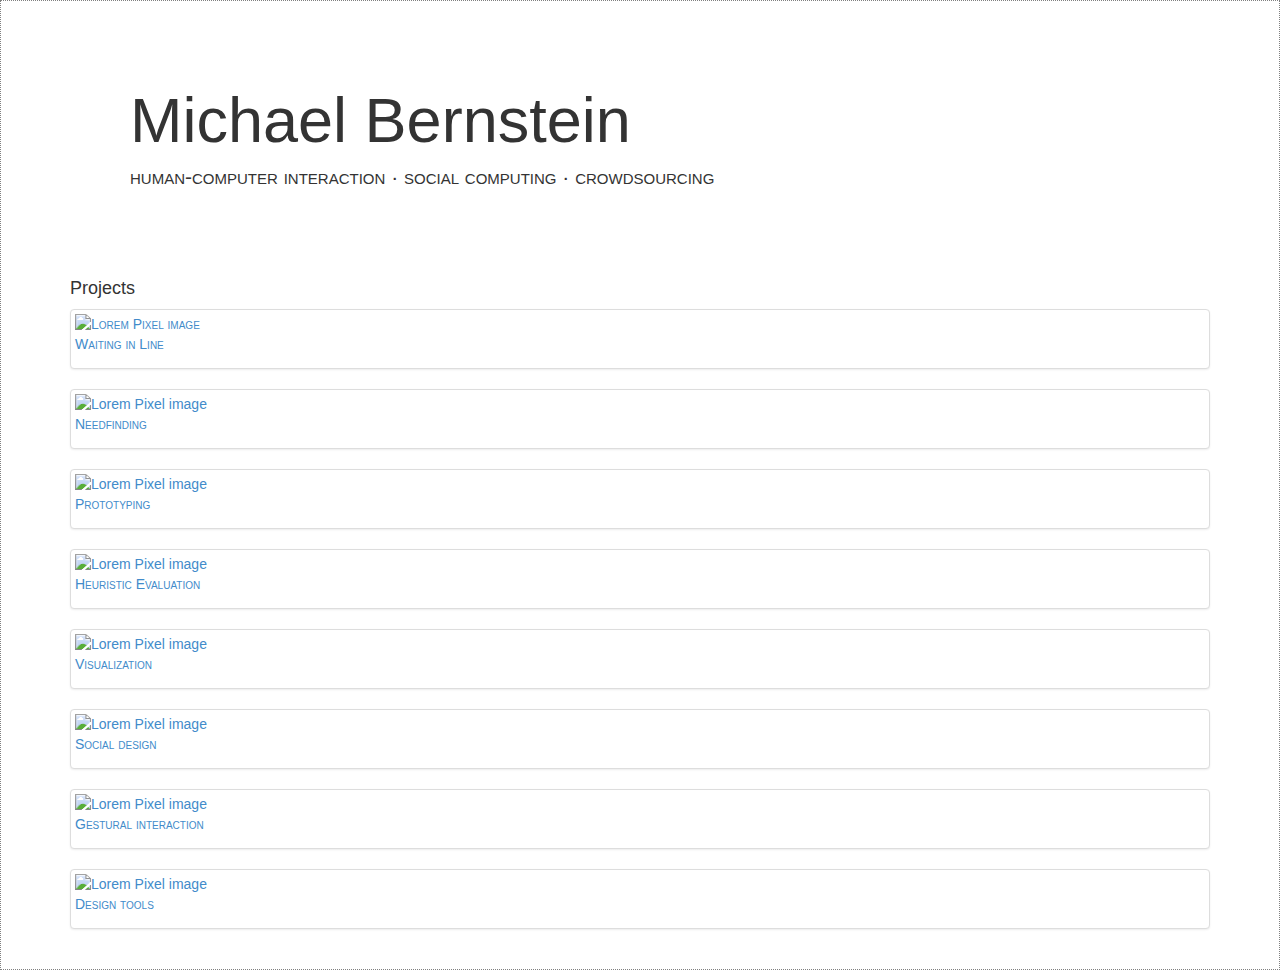
==== static/index.html @ 6770ee37 "added CSS and Bootstrap" ====
<!doctype html>

<html>
<head>

	<title>HCI Project Portfolio</title>	
	<meta charset="utf-8">
	<meta name="viewport" content="width=device-width, initial-scale=1.0">

	<link href="css/bootstrap.min.css" rel="stylesheet">
	<link href="css/bootstrap-theme.min.css" rel="stylesheet">
	<link href="css/introHCI.css" rel="stylesheet">

	<!-- this is a comment in HTML -->

    <!-- HTML5 Shim and Respond.js IE8 support of HTML5 elements and media queries -->
    <!-- WARNING: Respond.js doesn't work if you view the page via file:// -->
    <!--[if lt IE 9]>
      <script src="https://oss.maxcdn.com/libs/html5shiv/3.7.0/html5shiv.js"></script>
      <script src="https://oss.maxcdn.com/libs/respond.js/1.3.0/respond.min.js"></script>
    <![endif]-->        
</head>

<body>
	<div class="container">
		<!-- h1 through h6 are headers. The higher the number, the smaller the header -->
		<!-- p means paragraph -->
		<div class="jumbotron">
			<h1>Michael Bernstein</h1>
			<p>human-computer interaction &middot; social computing &middot; crowdsourcing</p>
		</div>


		<h4>Projects</h4>
		<!-- divs are invisible structuring elements that stack vertically by default. Use them to organize your code -->
		<!-- img tags are images. Lorem Pixel will deliver random images; handy! -->
		<!-- a are anchors, also known as hyperlinks. Use the href attribute to tell the browser where to go when the user clicks -->
		<div class="project" id="project1">
			<a href="project.html" class="thumbnail">
				<img src="images/lorempixel.people.1.jpeg" alt="Lorem Pixel image" class="img">
				<p>Waiting in Line</p>
			</a>
		</div>
		<div class="project" id="project2">
			<a href="project.html" class="thumbnail">
				<img src="images/lorempixel.city.1.jpeg" alt="Lorem Pixel image" class="img">
				<p>Needfinding</p>
			</a>
		</div>
		<div class="project" id="project3">
			<a href="project.html" class="thumbnail">
				<img src="images/lorempixel.technics.1.jpeg" alt="Lorem Pixel image" class="img">
				<p>Prototyping</p>
			</a>
		</div>
		<div class="project" id="project4">
			<a href="project.html" class="thumbnail">
				<img src="images/lorempixel.abstract.1.jpeg" alt="Lorem Pixel image" class="img">
				<p>Heuristic Evaluation</p>
			</a>
		</div>
		<div class="project" id="project5">
			<a href="project.html" class="thumbnail">
				<img src="images/lorempixel.abstract.8.jpeg" alt="Lorem Pixel image" class="img">
				<p>Visualization</p>
			</a>
		</div>
		<div class="project" id="project6">
			<a href="project.html" class="thumbnail">
				<img src="images/lorempixel.people.2.jpeg" alt="Lorem Pixel image" class="img">
				<p>Social design</p>
			</a>
		</div>
		<div class="project" id="project7">
			<a href="project.html" class="thumbnail">
				<img src="images/lorempixel.technics.2.jpeg" alt="Lorem Pixel image" class="img">
				<p>Gestural interaction</p>
			</a>
		</div>
		<div class="project" id="project8">
			<a href="project.html" class="thumbnail">
				<img src="images/lorempixel.city.2.jpeg" alt="Lorem Pixel image" class="img">
				<p>Design tools</p>
			</a>
		</div>
	</div>

	<!-- jQuery (necessary for Bootstrap's JavaScript plugins) -->
	<script src="https://code.jquery.com/jquery.js"></script>
	<!-- Include all compiled plugins (blelow), or include individual files as needed -->
	<script src="js/bootstrap.min.js"></script>

</body>
</html>
---- static/css/introHCI.css ----
.project {
    /*margin-left: 20px;
    background-color: #9BFFFD;
    padding: 20px;
    width: 525px;*/
}

p {
    font-variant: small-caps;
}

.project p {
     font-variant: small-caps;
}

#project1 {
    font-variant: small-caps;
}

/* applies to anything of class "example-class-selector" */
.example-class-selector {
	margin-top: 2em;
}

/* applies to any <p> descendants of an element of class "example-class-selector" */
.example-class-selector p {
	/* Colors are in hexadecimal: http://www.colorpicker.com/ */	
	color: #CC00AA;
}

/* this style exists to make it obvious that you've successfully linked
   the CSS to the page. feel free to remove it once the link is working. */
body {
     border: 1px dotted gray;
     padding: 20px;
}

.jumbotron {
	position: relative;
	background: none;
}

.jumbotron:after {
     content:"";
     background: url("http://lorempixel.com/1140/283");
     opacity: 0.2;
     top: 0;
     left: 0;
     bottom: 0;
     right: 0;
     position: absolute;
     z-index: -1;	
}
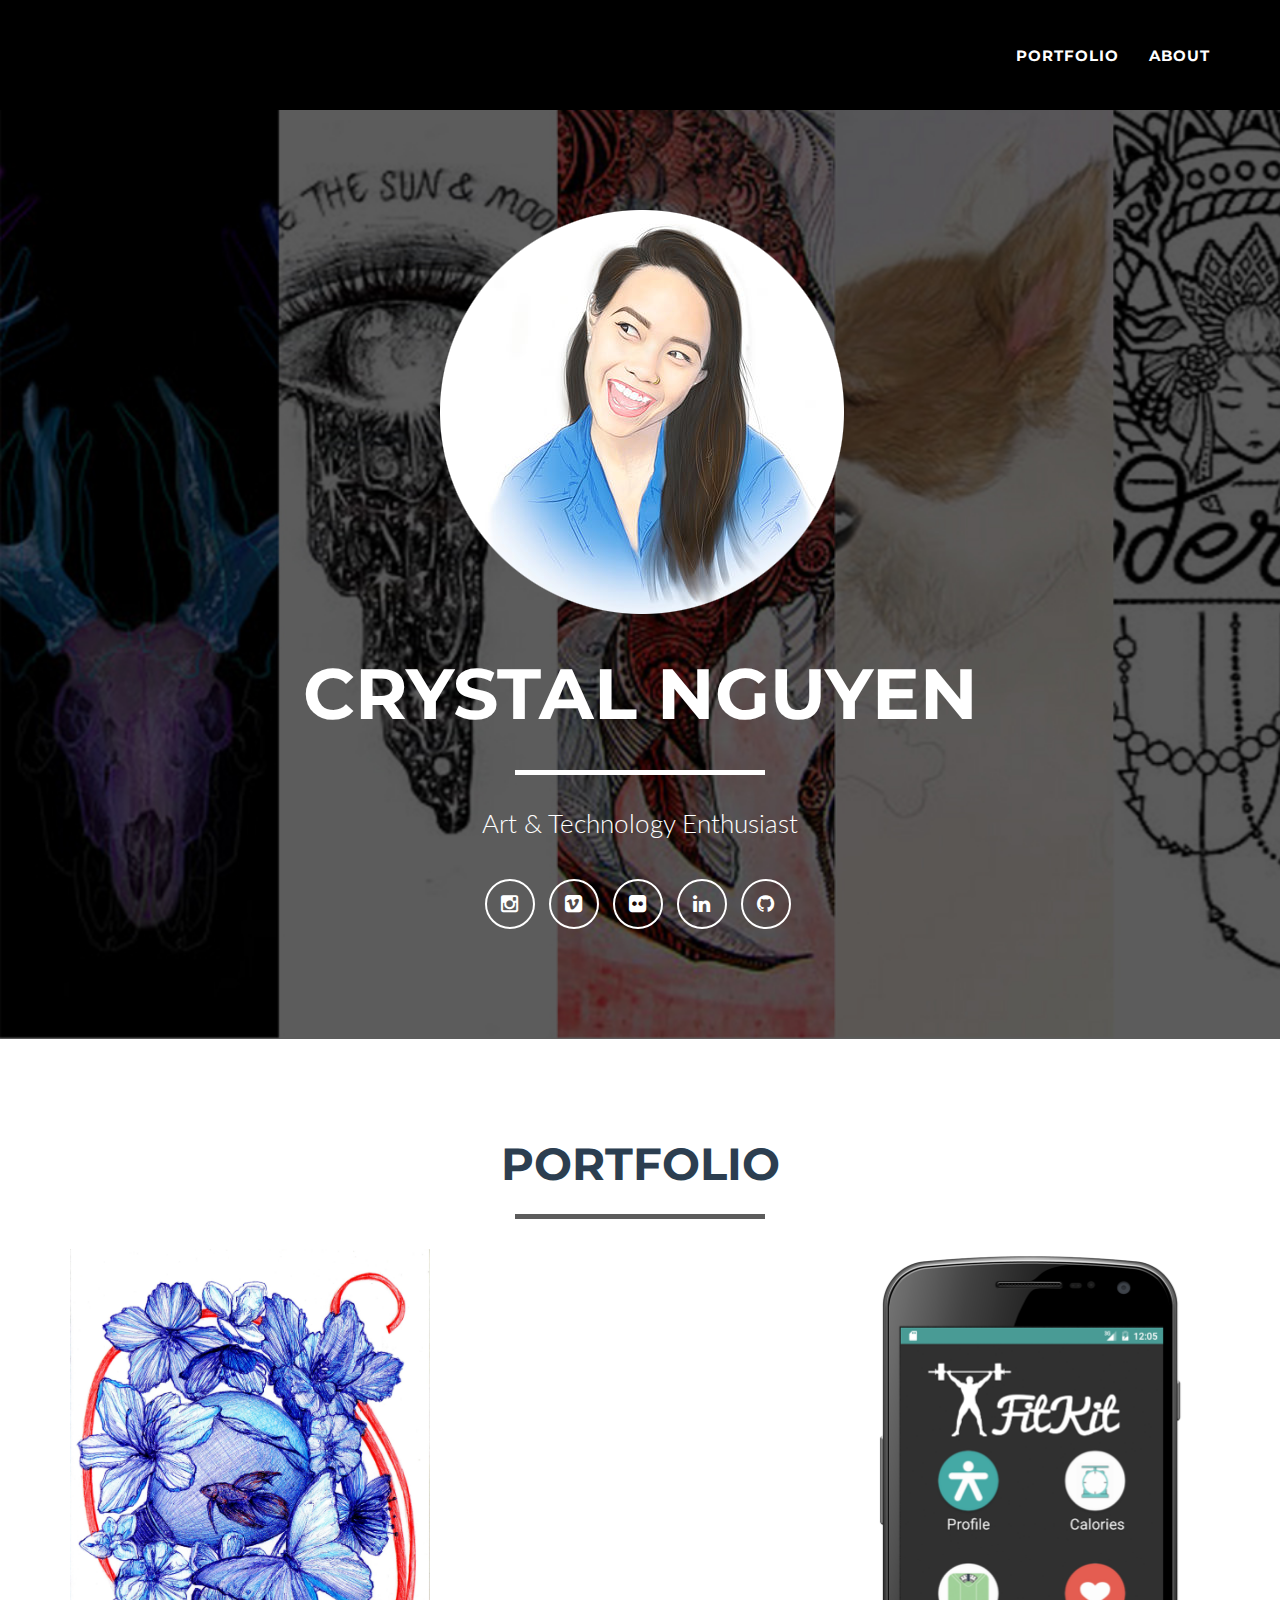
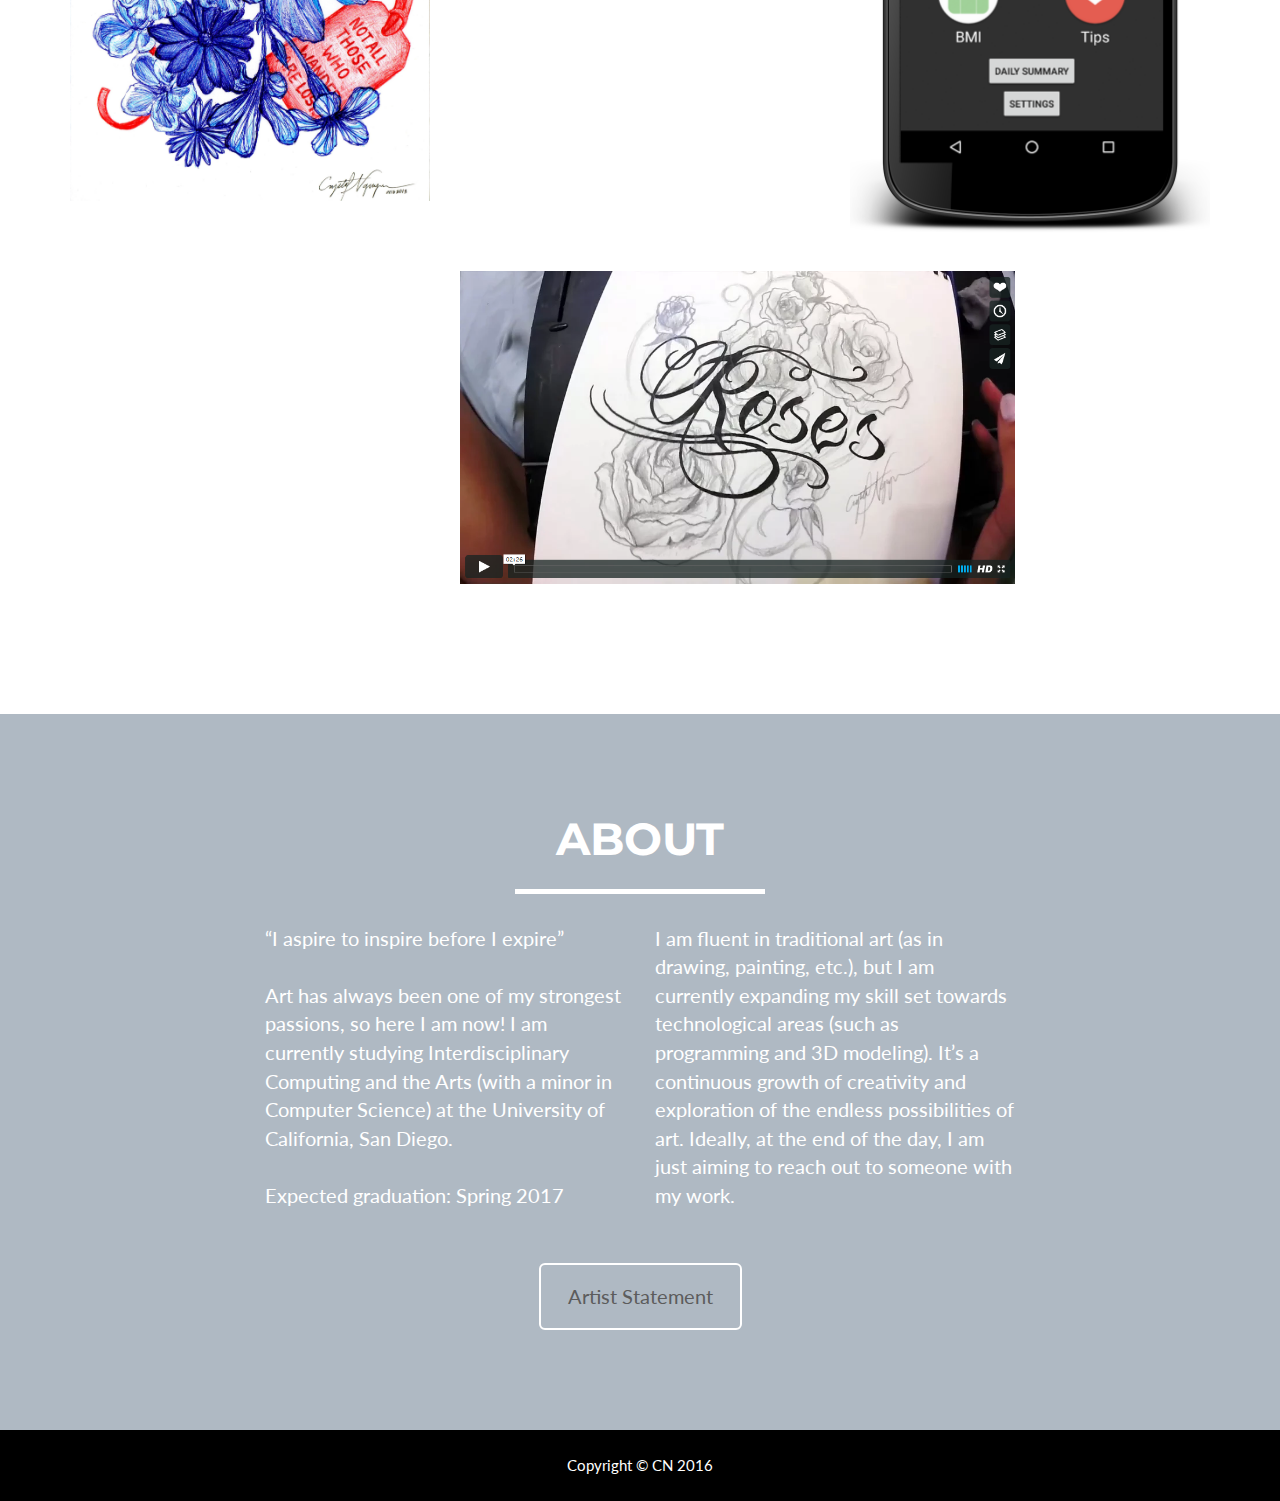
==== commit 195bd3ec: "Custom styling stretch goal" ====
--- a/static/index.html
+++ b/static/index.html
@@ -1,94 +1,364 @@
-<!doctype html>
-
-<html>
-<head>
-
-	<title>HCI Project Portfolio</title>	
-	<meta charset="utf-8">
-	<meta name="viewport" content="width=device-width, initial-scale=1.0">
-
-	<link href="css/bootstrap.min.css" rel="stylesheet">
-	<link href="css/bootstrap-theme.min.css" rel="stylesheet">
-	<link href="css/introHCI.css" rel="stylesheet">
-
-	<!-- this is a comment in HTML -->
-
-    <!-- HTML5 Shim and Respond.js IE8 support of HTML5 elements and media queries -->
-    <!-- WARNING: Respond.js doesn't work if you view the page via file:// -->
-    <!--[if lt IE 9]>
-      <script src="https://oss.maxcdn.com/libs/html5shiv/3.7.0/html5shiv.js"></script>
-      <script src="https://oss.maxcdn.com/libs/respond.js/1.3.0/respond.min.js"></script>
-    <![endif]-->        
-</head>
-
-<body>
-	<div class="container">
-		<!-- h1 through h6 are headers. The higher the number, the smaller the header -->
-		<!-- p means paragraph -->
-		<div class="jumbotron">
-			<h1>Michael Bernstein</h1>
-			<p>human-computer interaction &middot; social computing &middot; crowdsourcing</p>
-		</div>
-
-
-		<h4>Projects</h4>
-		<!-- divs are invisible structuring elements that stack vertically by default. Use them to organize your code -->
-		<!-- img tags are images. Lorem Pixel will deliver random images; handy! -->
-		<!-- a are anchors, also known as hyperlinks. Use the href attribute to tell the browser where to go when the user clicks -->
-		<div class="project" id="project1">
-			<a href="project.html" class="thumbnail">
-				<img src="images/lorempixel.people.1.jpeg" alt="Lorem Pixel image" class="img">
-				<p>Waiting in Line</p>
-			</a>
-		</div>
-		<div class="project" id="project2">
-			<a href="project.html" class="thumbnail">
-				<img src="images/lorempixel.city.1.jpeg" alt="Lorem Pixel image" class="img">
-				<p>Needfinding</p>
-			</a>
-		</div>
-		<div class="project" id="project3">
-			<a href="project.html" class="thumbnail">
-				<img src="images/lorempixel.technics.1.jpeg" alt="Lorem Pixel image" class="img">
-				<p>Prototyping</p>
-			</a>
-		</div>
-		<div class="project" id="project4">
-			<a href="project.html" class="thumbnail">
-				<img src="images/lorempixel.abstract.1.jpeg" alt="Lorem Pixel image" class="img">
-				<p>Heuristic Evaluation</p>
-			</a>
-		</div>
-		<div class="project" id="project5">
-			<a href="project.html" class="thumbnail">
-				<img src="images/lorempixel.abstract.8.jpeg" alt="Lorem Pixel image" class="img">
-				<p>Visualization</p>
-			</a>
-		</div>
-		<div class="project" id="project6">
-			<a href="project.html" class="thumbnail">
-				<img src="images/lorempixel.people.2.jpeg" alt="Lorem Pixel image" class="img">
-				<p>Social design</p>
-			</a>
-		</div>
-		<div class="project" id="project7">
-			<a href="project.html" class="thumbnail">
-				<img src="images/lorempixel.technics.2.jpeg" alt="Lorem Pixel image" class="img">
-				<p>Gestural interaction</p>
-			</a>
-		</div>
-		<div class="project" id="project8">
-			<a href="project.html" class="thumbnail">
-				<img src="images/lorempixel.city.2.jpeg" alt="Lorem Pixel image" class="img">
-				<p>Design tools</p>
-			</a>
-		</div>
-	</div>
-
-	<!-- jQuery (necessary for Bootstrap's JavaScript plugins) -->
-	<script src="https://code.jquery.com/jquery.js"></script>
-	<!-- Include all compiled plugins (blelow), or include individual files as needed -->
-	<script src="js/bootstrap.min.js"></script>
-
-</body>
-</html>
+<!DOCTYPE html>
+<html lang="en">
+
+<head>
+
+    <meta charset="utf-8">
+    <meta http-equiv="X-UA-Compatible" content="IE=edge">
+    <meta name="viewport" content="width=device-width, initial-scale=1">
+    <meta name="description" content="">
+    <meta name="author" content="">
+
+    <title>CN</title>
+
+    <!-- Bootstrap Core CSS - Uses Bootswatch Flatly Theme: http://bootswatch.com/flatly/ -->
+    <link href="css/bootstrap.min.css" rel="stylesheet">
+
+    <!-- Custom CSS -->
+    <link href="css/freelancer.css" rel="stylesheet">
+
+    <!-- Custom Fonts -->
+    <link href="font-awesome/css/font-awesome.min.css" rel="stylesheet" type="text/css">
+    <link href="http://fonts.googleapis.com/css?family=Montserrat:400,700" rel="stylesheet" type="text/css">
+    <link href="http://fonts.googleapis.com/css?family=Lato:400,700,400italic,700italic" rel="stylesheet" type="text/css">
+
+    <!-- HTML5 Shim and Respond.js IE8 support of HTML5 elements and media queries -->
+    <!-- WARNING: Respond.js doesn't work if you view the page via file:// -->
+    <!--[if lt IE 9]>
+        <script src="https://oss.maxcdn.com/libs/html5shiv/3.7.0/html5shiv.js"></script>
+        <script src="https://oss.maxcdn.com/libs/respond.js/1.4.2/respond.min.js"></script>
+    <![endif]-->
+
+</head>
+
+<body id="page-top" class="index">
+
+    <!-- Navigation -->
+    <nav class="navbar navbar-default navbar-fixed-top">
+        <div class="container">
+            <!-- Brand and toggle get grouped for better mobile display -->
+            <div class="navbar-header page-scroll">
+                <button type="button" class="navbar-toggle" data-toggle="collapse" data-target="#bs-example-navbar-collapse-1">
+                    <span class="sr-only">Toggle navigation</span>
+                    <span class="icon-bar"></span>
+                    <span class="icon-bar"></span>
+                    <span class="icon-bar"></span>
+                </button>
+                <a class="navbar-brand" href="#page-top">           </a>
+            </div>
+
+            <!-- Collect the nav links, forms, and other content for toggling -->
+            <div class="collapse navbar-collapse" id="bs-example-navbar-collapse-1">
+                <ul class="nav navbar-nav navbar-right">
+                    <li class="hidden">
+                        <a href="#page-top"></a>
+                    </li>
+                    <li class="page-scroll">
+                        <a href="#portfolio">Portfolio</a>
+                    </li>
+                    <li class="page-scroll">
+                        <a href="#about">About</a>
+                    </li>
+                </ul>
+            </div>
+            <!-- /.navbar-collapse -->
+        </div>
+        <!-- /.container-fluid -->
+    </nav>
+
+    <!-- Header -->
+    <header>
+        <div class="container">
+            <div class="row">
+                <div class="col-lg-12">
+                    <img class="img-responsive" src="img/profile2.png" alt="">
+                    <div class="intro-text">
+                        <span class="name">Crystal Nguyen</span>
+                        <hr class="star-light">
+                        <span class="skills">Art & Technology Enthusiast</span>
+                        <br>
+                        <br>
+                    </div>
+                </div>
+                <!-- Social links -->
+                <div class="footer-col col-md-12">
+                        <ul class="list-inline">
+                            <li>
+                                <a href="http://instagram.com/crystalnguyenart" class="btn-social btn-outline"><i class="fa fa-fw fa-instagram"></i></a>
+                            </li>
+                             <li>
+                                <a href="https://vimeo.com/crystalwhistle" class="btn-social btn-outline"><i class="fa fa-fw fa-vimeo-square"></i></a>
+                            </li>
+                            <li>
+                                <a href="https://www.flickr.com/photos/crystalwhistle/" class="btn-social btn-outline"><i class="fa fa-fw fa-flickr"></i></a>
+                            </li>
+                            <li>
+                                <a href="https://www.linkedin.com/in/crystalmnguyen" class="btn-social btn-outline"><i class="fa fa-fw fa-linkedin"></i></a>
+                            </li>
+                             <li>
+                                <a href="https://github.com/crystalwhistle/" class="btn-social btn-outline"><i class="fa fa-fw fa-github"></i></a>
+                            </li>
+                        </ul>
+                </div>
+            </div>
+        </div>
+    </header>
+
+    <!-- Portfolio Grid Section -->
+    <section id="portfolio">
+        <div class="container">
+            <div class="row">
+                <div class="col-lg-12 text-center">
+                    <h2>Portfolio</h2>
+                    <hr class="star-primary">
+                </div>
+            </div>
+            <div class="row">
+                <div class="col-sm-4 portfolio-item">
+                    <a href="#portfolioModal1" class="portfolio-link" data-toggle="modal">
+                        <div class="caption">
+                            <div class="caption-content">
+                                <i class="fa fa-search-plus fa-3x"></i>
+                            </div>
+                        </div>
+                        <img src="img/portfolio/lost.jpg" class="img-responsive" alt="">
+                    </a>
+                </div>
+
+                <div class="col-sm-4 portfolio-item">
+                    <a href="#portfolioModal2" class="portfolio-link" data-toggle="modal">
+                        <div class="caption">
+                            <div class="caption-content">
+                                <i class="fa fa-search-plus fa-3x"></i>
+                            </div>
+                        </div>
+                        <img src="img/portfolio/fish.jpg" class="img-responsive" alt="">
+                    </a>
+                </div>
+
+                <div class="col-sm-4 portfolio-item">
+                    <a href="#portfolioModal3" class="portfolio-link" data-toggle="modal">
+                        <div class="caption">
+                            <div class="caption-content">
+                                <i class="fa fa-search-plus fa-3x"></i>
+                            </div>
+                        </div>
+                        <img src="img/portfolio/fitkit.png" class="img-responsive" alt="">
+                    </a>
+                </div>
+
+                <div class="col-sm-4 portfolio-item">
+                    <a href="#portfolioModal4" class="portfolio-link" data-toggle="modal">
+                        <div class="caption">
+                            <div class="caption-content">
+                                <i class="fa fa-search-plus fa-3x"></i>
+                            </div>
+                        </div>
+                        <img src="img/portfolio/Deer.jpg" class="img-responsive" alt="">
+                    </a>
+                </div>
+
+                <div class="col-sm-6 portfolio-item2">
+                    <a href="#portfolioModal5" class="portfolio-link" data-toggle="modal">
+                        <div class="caption">
+                            <div class="caption-content">
+                                <i class="fa fa-search-plus fa-3x"></i>
+                            </div>
+                        </div>
+                        <img src="img/portfolio/roses.png" class="img-responsive" alt="">
+                    </a>
+                </div>
+
+            </div>
+        </div>
+    </section>
+
+    <!-- About Section -->
+    <section class="success" id="about">
+        <div class="container">
+            <div class="row">
+                <div class="col-lg-12 text-center">
+                    <h2>About</h2>
+                    <hr class="star-light">
+                </div>
+            </div>
+            <div class="row">
+                <div class="col-lg-4 col-lg-offset-2">
+                    <p>“I aspire to inspire before I expire”
+                        <br><br>
+                        Art has always been one of my strongest passions, so here I am now! I am currently studying Interdisciplinary Computing and the Arts (with a minor in Computer Science) at the University of California, San Diego. <br><br>Expected graduation: Spring 2017<br><br></p>
+                </div>
+                <div class="col-lg-4">
+                    <p>I am fluent in traditional art (as in drawing, painting, etc.), but I am currently expanding my skill set towards technological areas (such as programming and 3D modeling). It’s a continuous growth of creativity and exploration of the endless possibilities of art. Ideally, at the end of the day, I am just aiming to reach out to someone with my work.<br><br></p>
+                </div>
+                <div class="col-lg-8 col-lg-offset-2 text-center">
+                    <a href="http://crystalmnguyen.wix.com/arts#!artist-statement/qpjq0" class="btn btn-lg btn-outline">
+                        Artist Statement
+                    </a>
+                </div>
+            </div>
+        </div>
+    </section>
+
+    <!-- Footer -->
+    <footer class="text-center">
+        <div class="footer-below">
+            <div class="container">
+                <div class="row">
+                    <div class="col-lg-12">
+                        Copyright &copy; CN 2016
+                    </div>
+                </div>
+            </div>
+        </div>
+    </footer>
+
+    <!-- Scroll to Top Button (Only visible on small and extra-small screen sizes) -->
+    <div class="scroll-top page-scroll visible-xs visible-sm">
+        <a class="btn btn-primary" href="#page-top">
+            <i class="fa fa-chevron-up"></i>
+        </a>
+    </div>
+
+    <!-- Portfolio Modals -->
+    <div class="portfolio-modal modal fade" id="portfolioModal1" tabindex="-1" role="dialog" aria-hidden="true">
+        <div class="modal-content">
+            <div class="close-modal" data-dismiss="modal">
+                <div class="lr">
+                    <div class="rl">
+                    </div>
+                </div>
+            </div>
+            <div class="container">
+                <div class="row">
+                    <div class="col-lg-8 col-lg-offset-2">
+                        <div class="modal-body">
+                            <h2>Drawings</h2>
+                            <hr class="star-primary">
+                            <p>Click on drawing to view drawings.</p>
+                            <a href="http://crystalmnguyen.wix.com/arts#!drawings/c1t44">
+                            <img src="img/portfolio/lost.jpg" class="img-responsive img-centered" alt=""></a>
+                            <button type="button" class="btn btn-default" data-dismiss="modal"><i class="fa fa-times"></i> Close</button>
+                        </div>
+                    </div>
+                </div>
+            </div>
+        </div>
+    </div>
+    <div class="portfolio-modal modal fade" id="portfolioModal2" tabindex="-1" role="dialog" aria-hidden="true">
+        <div class="modal-content">
+            <div class="close-modal" data-dismiss="modal">
+                <div class="lr">
+                    <div class="rl">
+                    </div>
+                </div>
+            </div>
+            <div class="container">
+                <div class="row">
+                    <div class="col-lg-8 col-lg-offset-2">
+                        <div class="modal-body">
+                            <h2>Paintings</h2>
+                            <hr class="star-primary">
+                            <p>Click on painting to view paintings.</p>
+                            <a href="http://crystalmnguyen.wix.com/arts#!paintings/ck0q">
+                            <img src="img/portfolio/fish.jpg" class="img-responsive img-centered" alt=""></a>>
+                            <button type="button" class="btn btn-default" data-dismiss="modal"><i class="fa fa-times"></i> Close</button>
+                        </div>
+                    </div>
+                </div>
+            </div>
+        </div>
+    </div>
+    <div class="portfolio-modal modal fade" id="portfolioModal3" tabindex="-1" role="dialog" aria-hidden="true">
+        <div class="modal-content">
+            <div class="close-modal" data-dismiss="modal">
+                <div class="lr">
+                    <div class="rl">
+                    </div>
+                </div>
+            </div>
+            <div class="container">
+                <div class="row">
+                    <div class="col-lg-8 col-lg-offset-2">
+                        <div class="modal-body">
+                            <h2>Projects</h2>
+                            <hr class="star-primary">
+                            <p>Click on app to view projects.</p>
+                            <a href="http://crystalmnguyen.wix.com/arts#!projects/hsjdh">
+                            <img src="img/portfolio/fitkit.png" class="img-responsive img-centered" alt=""></a>
+                            <button type="button" class="btn btn-default" data-dismiss="modal"><i class="fa fa-times"></i> Close</button>
+                        </div>
+                    </div>
+                </div>
+            </div>
+        </div>
+    </div>
+    <div class="portfolio-modal modal fade" id="portfolioModal4" tabindex="-1" role="dialog" aria-hidden="true">
+        <div class="modal-content">
+            <div class="close-modal" data-dismiss="modal">
+                <div class="lr">
+                    <div class="rl">
+                    </div>
+                </div>
+            </div>
+            <div class="container">
+                <div class="row">
+                    <div class="col-lg-8 col-lg-offset-2">
+                        <div class="modal-body">
+                            <h2>Mixed Media</h2>
+                            <p>Click on piece to look at mixed media art.</p>
+                            <a href="http://crystalmnguyen.wix.com/arts#!mixed-media/lfgh0">
+                            <img src="img/portfolio/Deer.jpg" class="img-responsive img-centered" alt=""></a>
+                            <button type="button" class="btn btn-default" data-dismiss="modal"><i class="fa fa-times"></i> Close</button>
+                        </div>
+                    </div>
+                </div>
+            </div>
+        </div>
+    </div>
+    <div class="portfolio-modal modal fade" id="portfolioModal5" tabindex="-1" role="dialog" aria-hidden="true">
+        <div class="modal-content">
+            <div class="close-modal" data-dismiss="modal">
+                <div class="lr">
+                    <div class="rl">
+                    </div>
+                </div>
+            </div>
+            <div class="container">
+                <div class="row">
+                    <div class="col-lg-8 col-lg-offset-2">
+                        <div class="modal-body">
+                            <h2>Films</h2>
+                            <hr class="star-primary">
+                            <p>Click on screenshot to view films.</p>
+                            <a href="http://crystalmnguyen.wix.com/arts#!films/jbmie">
+                            <img src="img/portfolio/roses.png" class="img-responsive img-centered" alt=""></a>
+                            <button type="button" class="btn btn-default" data-dismiss="modal"><i class="fa fa-times"></i> Close</button>
+                        </div>
+                    </div>
+                </div>
+            </div>
+        </div>
+    </div>
+
+    <!-- jQuery -->
+    <script src="js/jquery.js"></script>
+
+    <!-- Bootstrap Core JavaScript -->
+    <script src="js/bootstrap.min.js"></script>
+
+    <!-- Plugin JavaScript -->
+    <script src="http://cdnjs.cloudflare.com/ajax/libs/jquery-easing/1.3/jquery.easing.min.js"></script>
+    <script src="js/classie.js"></script>
+    <script src="js/cbpAnimatedHeader.js"></script>
+
+    <!-- Contact Form JavaScript -->
+    <script src="js/jqBootstrapValidation.js"></script>
+    <script src="js/contact_me.js"></script>
+
+    <!-- Custom Theme JavaScript -->
+    <script src="js/freelancer.js"></script>
+
+</body>
+
+</html>
--- a/static/css/freelancer.css
+++ b/static/css/freelancer.css
@@ -0,0 +1,533 @@
+/*!
+ * Downloaded theme tweaked by Crystal Nguyen on Jan 13th 2015
+ * 
+ * Start Bootstrap - Freelancer Bootstrap Theme (http://startbootstrap.com)
+ * Code licensed under the Apache License v2.0.
+ * For details, see http://www.apache.org/licenses/LICENSE-2.0.
+ */
+
+body {
+    overflow-x: hidden;
+}
+
+p {
+    font-size: 20px;
+}
+
+p.small {
+    font-size: 16px;
+}
+
+a,
+a:hover,
+a:focus,
+a:active,
+a.active {
+    outline: 0;
+    color: #afb9c3;
+}
+
+h1,
+h2,
+h3,
+h4,
+h5,
+h6 {
+    text-transform: uppercase;
+    font-family: Montserrat,"Helvetica Neue",Helvetica,Arial,sans-serif;
+    font-weight: 700;
+}
+
+hr.star-light,
+hr.star-primary {
+    margin: 25px auto 30px;
+    padding: 0;
+    max-width: 250px;
+    border: 0;
+    border-top: solid 5px;
+    text-align: center;
+}
+
+hr.star-light:after,
+hr.star-primary:after {
+    content: "\f005";
+    display: inline-block;
+    position: relative;
+    top: -.8em;
+    padding: 0 .25em;
+    font-family: FontAwesome;
+    font-size: 2em;
+}
+
+hr.star-light {
+    border-color: #fff;
+}
+
+hr.star-light:after {
+    color: #fff;
+    /*background-color: #afb9c3;*/
+}
+
+hr.star-primary {
+    border-color: #5c5c5c;
+}
+
+hr.star-primary:after {
+    color: #5c5c5c;
+    /*background-color: #fff;*/
+}
+
+.img-centered {
+    margin: 0 auto;
+}
+
+header {
+    text-align: center;
+    color: #fff;
+    /*background: #afb9c3;*/
+    background: url("bg.jpg");
+    background-size:cover;
+}
+
+header .container {
+    padding-top: 100px;
+    padding-bottom: 50px;
+}
+
+header img {
+    display: block;
+    margin: 0 auto 20px;
+}
+
+header .intro-text .name {
+    display: block;
+    text-transform: uppercase;
+    font-family: Montserrat,"Helvetica Neue",Helvetica,Arial,sans-serif;
+    font-size: 2em;
+    font-weight: 700;
+}
+
+header .intro-text .skills {
+    font-size: 1.25em;
+    font-weight: 300;
+}
+
+@media(min-width:768px) {
+    header .container {
+        padding-top: 200px;
+        padding-bottom: 100px;
+    }
+
+    header .intro-text .name {
+        font-size: 4.75em;
+    }
+
+    header .intro-text .skills {
+        font-size: 1.75em;
+    }
+}
+
+@media(min-width:768px) {
+    .navbar-fixed-top {
+        padding: 25px 0;
+        -webkit-transition: padding .3s;
+        -moz-transition: padding .3s;
+        transition: padding .3s;
+        background-color: #000000;
+    }
+
+    .navbar-fixed-top .navbar-brand {
+        font-size: 2em;
+        -webkit-transition: all .3s;
+        -moz-transition: all .3s;
+        transition: all .3s;
+        background-color: #000000;
+    }
+
+    .navbar-fixed-top.navbar-shrink {
+        padding: 10px 0;
+        background-color: #000000;
+    }
+
+    .navbar-fixed-top.navbar-shrink .navbar-brand {
+        font-size: 1.5em;
+        background-color: #000000;
+    }
+}
+
+.navbar {
+    text-transform: uppercase;
+    font-family: Montserrat,"Helvetica Neue",Helvetica,Arial,sans-serif;
+    font-weight: 700;
+    background-color: #000000;
+}
+
+.navbar a:focus {
+    outline: 0;
+}
+
+.navbar .navbar-nav {
+    letter-spacing: 1px;
+}
+
+.navbar .navbar-nav li a:focus {
+    outline: 0;
+}
+
+.navbar-default,
+.navbar-inverse {
+    border: 0;
+    background-color: #000000;
+}
+
+section {
+    padding: 100px 0;
+}
+
+section h2 {
+    margin: 0;
+    font-size: 3em;
+}
+
+section.success {
+    color: #fff;
+    background: #afb9c3;
+}
+
+section.success a,
+section.success a:hover,
+section.success a:focus,
+section.success a:active,
+section.success a.active {
+    outline: 0;
+    color: #5c5c5c;
+}
+
+@media(max-width:767px) {
+    section {
+        padding: 75px 0;
+    }
+
+    section.first {
+        padding-top: 75px;
+    }
+}
+
+#portfolio .portfolio-item {
+    right: 0;
+    margin: 0 0 15px;
+}
+
+#portfolio .portfolio-item .portfolio-link {
+    display: block;
+    position: relative;
+    margin: 0 auto;
+    max-width: 400px;
+}
+
+#portfolio .portfolio-item .portfolio-link .caption {
+    position: absolute;
+    width: 100%;
+    height: 100%;
+    opacity: 0;
+    background: rgba(24,188,156,.9);
+    -webkit-transition: all ease .5s;
+    -moz-transition: all ease .5s;
+    transition: all ease .5s;
+}
+
+#portfolio .portfolio-item .portfolio-link .caption:hover {
+    opacity: 1;
+}
+
+#portfolio .portfolio-item .portfolio-link .caption .caption-content {
+    position: absolute;
+    top: 50%;
+    width: 100%;
+    height: 20px;
+    margin-top: -12px;
+    text-align: center;
+    font-size: 20px;
+    color: #fff;
+}
+
+#portfolio .portfolio-item .portfolio-link .caption .caption-content i {
+    margin-top: -12px;
+}
+
+#portfolio .portfolio-item .portfolio-link .caption .caption-content h3,
+#portfolio .portfolio-item .portfolio-link .caption .caption-content h4 {
+    margin: 0;
+}
+
+#portfolio * {
+    z-index: 2;
+}
+
+@media(min-width:767px) {
+    #portfolio .portfolio-item {
+        margin: 0 0 30px;
+    }
+}
+
+
+
+
+
+#portfolio .portfolio-item2 {
+    right: 0;
+    margin: 0 0 15px;
+}
+
+#portfolio .portfolio-item2 .portfolio-link {
+    display: block;
+    position: relative;
+    margin: 0 auto;
+    max-width: 600px;
+}
+
+#portfolio .portfolio-item2 .portfolio-link .caption {
+    position: absolute;
+    width: 100%;
+    height: 100%;
+    opacity: 0;
+    background: rgba(24,188,156,.9);
+    -webkit-transition: all ease .5s;
+    -moz-transition: all ease .5s;
+    transition: all ease .5s;
+}
+
+#portfolio .portfolio-item2 .portfolio-link .caption:hover {
+    opacity: 1;
+}
+
+#portfolio .portfolio-item2 .portfolio-link .caption .caption-content {
+    position: absolute;
+    top: 50%;
+    width: 100%;
+    height: 20px;
+    margin-top: -12px;
+    text-align: center;
+    font-size: 20px;
+    color: #fff;
+}
+
+#portfolio .portfolio-item2 .portfolio-link .caption .caption-content i {
+    margin-top: -12px;
+}
+
+#portfolio .portfolio-item2 .portfolio-link .caption .caption-content h3,
+#portfolio .portfolio-item2 .portfolio-link .caption .caption-content h4 {
+    margin: 0;
+}
+
+#portfolio * {
+    z-index: 2;
+}
+
+@media(min-width:767px) {
+    #portfolio .portfolio-item2 {
+        margin: 0 0 30px;
+    }
+}
+
+
+
+
+.btn-outline {
+    margin-top: 15px;
+    border: solid 2px #fff;
+    font-size: 20px;
+    color: #fff;
+    background: 0 0;
+    transition: all .3s ease-in-out;
+}
+
+.btn-outline:hover,
+.btn-outline:focus,
+.btn-outline:active,
+.btn-outline.active {
+    border: solid 2px #fff;
+    color: #afb9c3;
+    background: #fff;
+}
+
+.floating-label-form-group {
+    position: relative;
+    margin-bottom: 0;
+    padding-bottom: .5em;
+    border-bottom: 1px solid #eee;
+}
+
+.floating-label-form-group input,
+.floating-label-form-group textarea {
+    z-index: 1;
+    position: relative;
+    padding-right: 0;
+    padding-left: 0;
+    border: 0;
+    border-radius: 0;
+    font-size: 1.5em;
+    background: 0 0;
+    box-shadow: none!important;
+    resize: none;
+}
+
+.floating-label-form-group label {
+    display: block;
+    z-index: 0;
+    position: relative;
+    top: 2em;
+    margin: 0;
+    font-size: .85em;
+    line-height: 1.764705882em;
+    vertical-align: middle;
+    vertical-align: baseline;
+    opacity: 0;
+    -webkit-transition: top .3s ease,opacity .3s ease;
+    -moz-transition: top .3s ease,opacity .3s ease;
+    -ms-transition: top .3s ease,opacity .3s ease;
+    transition: top .3s ease,opacity .3s ease;
+}
+
+.floating-label-form-group::not(:first-child) {
+    padding-left: 14px;
+    border-left: 1px solid #eee;
+}
+
+.floating-label-form-group-with-value label {
+    top: 0;
+    opacity: 1;
+}
+
+.floating-label-form-group-with-focus label {
+    color: #afb9c3;
+}
+
+form .row:first-child .floating-label-form-group {
+    border-top: 1px solid #eee;
+}
+
+footer {
+    color: #fff;
+}
+
+footer h3 {
+    margin-bottom: 30px;
+}
+
+footer .footer-above {
+    padding-top: 30px;
+    background-color: #5c5c5c;
+}
+
+footer .footer-col {
+    margin-bottom: 50px;
+}
+
+footer .footer-below {
+    padding: 25px 0;
+    background-color: #000000;
+}
+
+.btn-social {
+    display: inline-block;
+    width: 50px;
+    height: 50px;
+    border: 2px solid #fff;
+    border-radius: 100%;
+    text-align: center;
+    font-size: 20px;
+    line-height: 45px;
+}
+
+.btn:focus,
+.btn:active,
+.btn.active {
+    outline: 0;
+}
+
+.scroll-top {
+    z-index: 1049;
+    position: fixed;
+    right: 2%;
+    bottom: 2%;
+    width: 50px;
+    height: 50px;
+}
+
+.scroll-top .btn {
+    width: 50px;
+    height: 50px;
+    border-radius: 100%;
+    font-size: 20px;
+    line-height: 28px;
+}
+
+.scroll-top .btn:focus {
+    outline: 0;
+}
+
+.portfolio-modal .modal-content {
+    padding: 100px 0;
+    min-height: 100%;
+    border: 0;
+    border-radius: 0;
+    text-align: center;
+    background-clip: border-box;
+    -webkit-box-shadow: none;
+    box-shadow: none;
+}
+
+.portfolio-modal .modal-content h2 {
+    margin: 0;
+    font-size: 3em;
+}
+
+.portfolio-modal .modal-content img {
+    margin-bottom: 30px;
+}
+
+.portfolio-modal .modal-content .item-details {
+    margin: 30px 0;
+}
+
+.portfolio-modal .close-modal {
+    position: absolute;
+    top: 25px;
+    right: 25px;
+    width: 75px;
+    height: 75px;
+    background-color: transparent;
+    cursor: pointer;
+}
+
+.portfolio-modal .close-modal:hover {
+    opacity: .3;
+}
+
+.portfolio-modal .close-modal .lr {
+    z-index: 1051;
+    width: 1px;
+    height: 75px;
+    margin-left: 35px;
+    background-color: #5c5c5c;
+    -webkit-transform: rotate(45deg);
+    -ms-transform: rotate(45deg);
+    transform: rotate(45deg);
+}
+
+.portfolio-modal .close-modal .lr .rl {
+    z-index: 1052;
+    width: 1px;
+    height: 75px;
+    background-color: #5c5c5c;
+    -webkit-transform: rotate(90deg);
+    -ms-transform: rotate(90deg);
+    transform: rotate(90deg);
+}
+
+.portfolio-modal .modal-backdrop {
+    display: none;
+    opacity: 0;
+}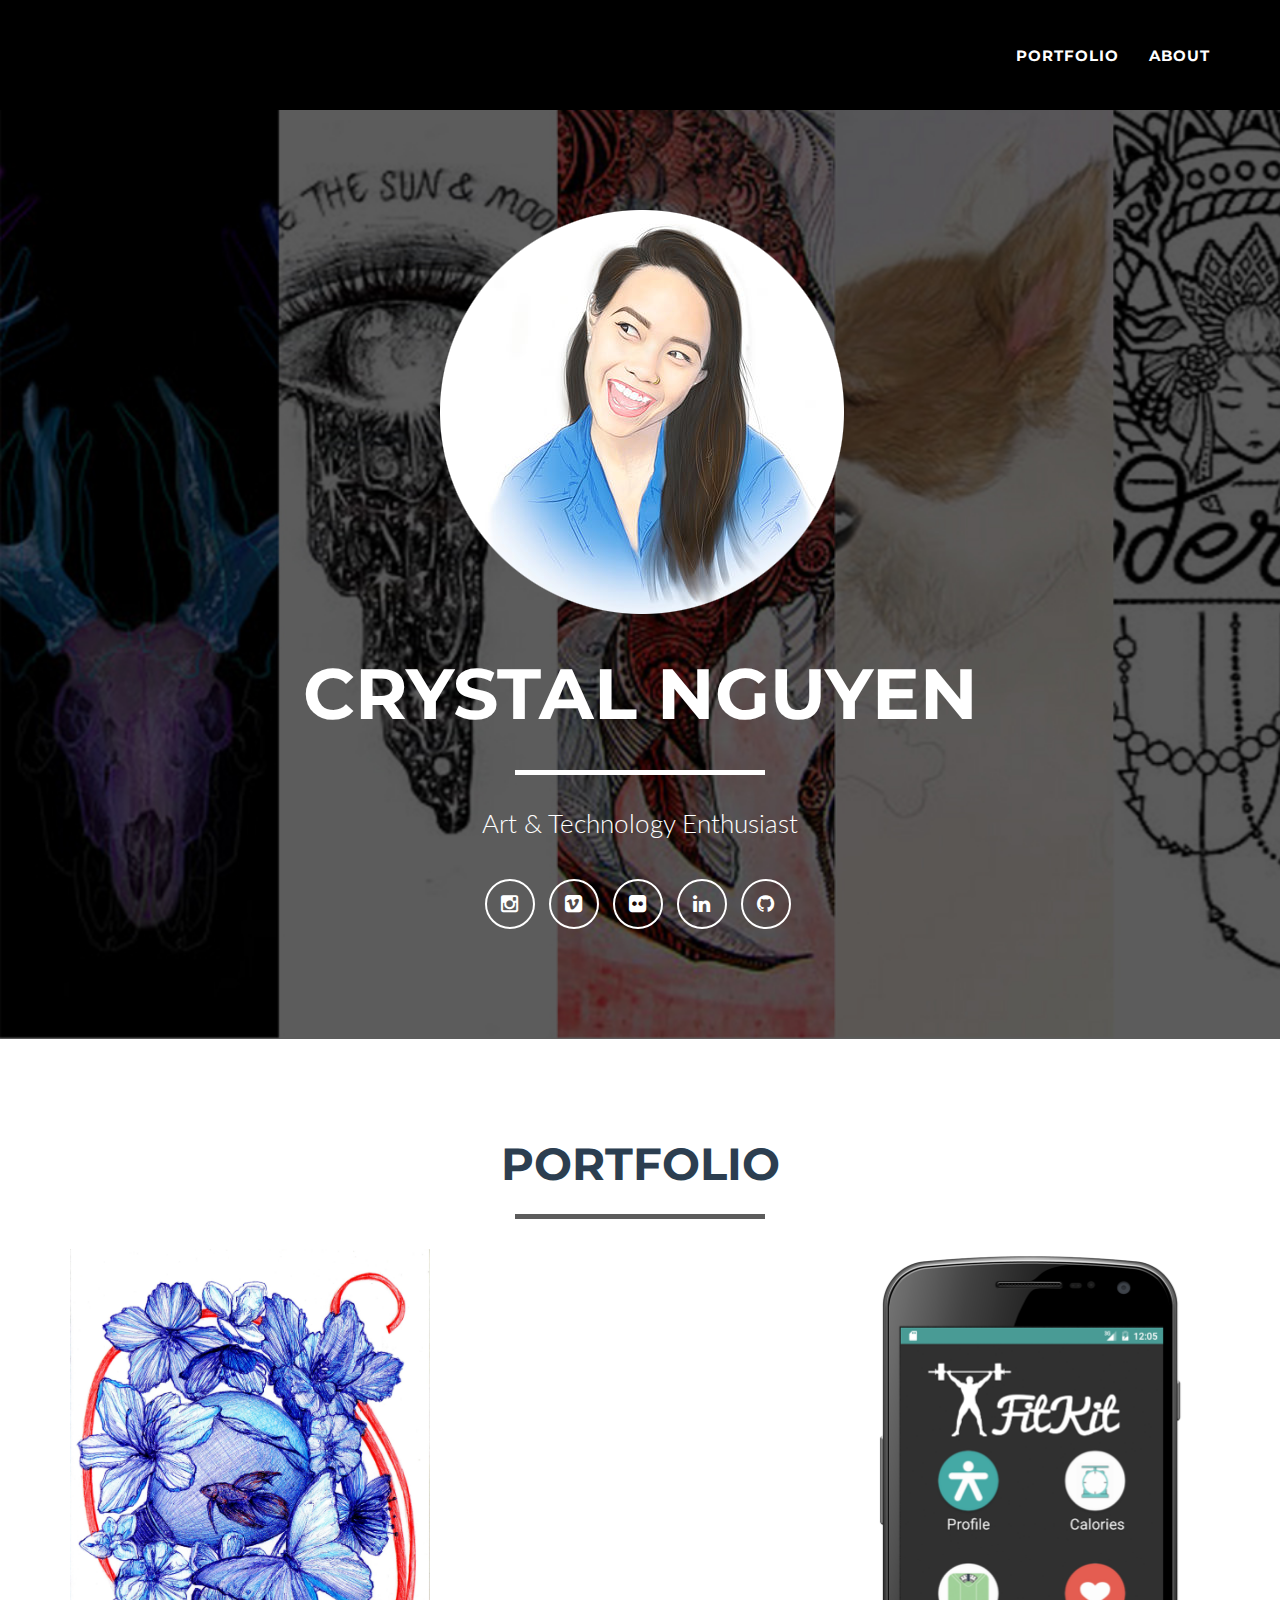
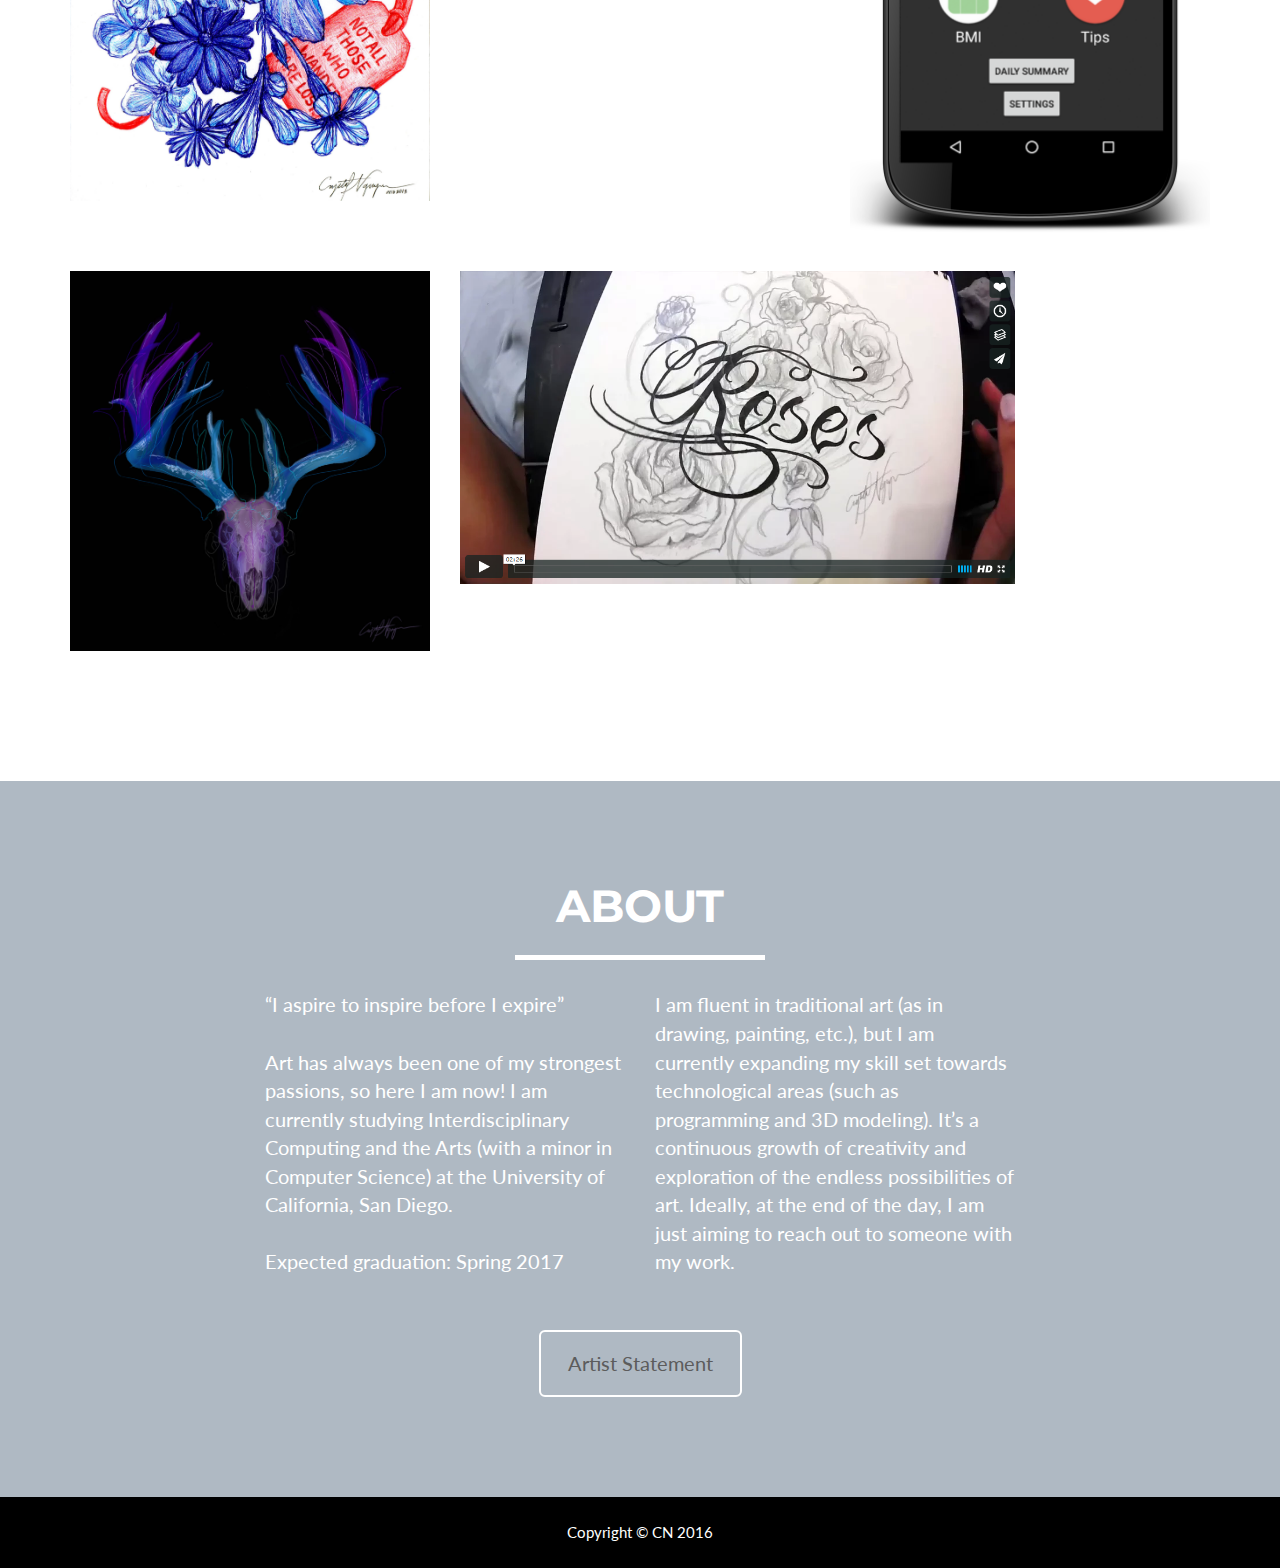
==== commit 67c57919: "Fixed deer image" ====
--- a/static/index.html
+++ b/static/index.html
@@ -154,7 +154,7 @@
                                 <i class="fa fa-search-plus fa-3x"></i>
                             </div>
                         </div>
-                        <img src="img/portfolio/Deer.jpg" class="img-responsive" alt="">
+                        <img src="img/portfolio/deer.jpg" class="img-responsive" alt="">
                     </a>
                 </div>
 
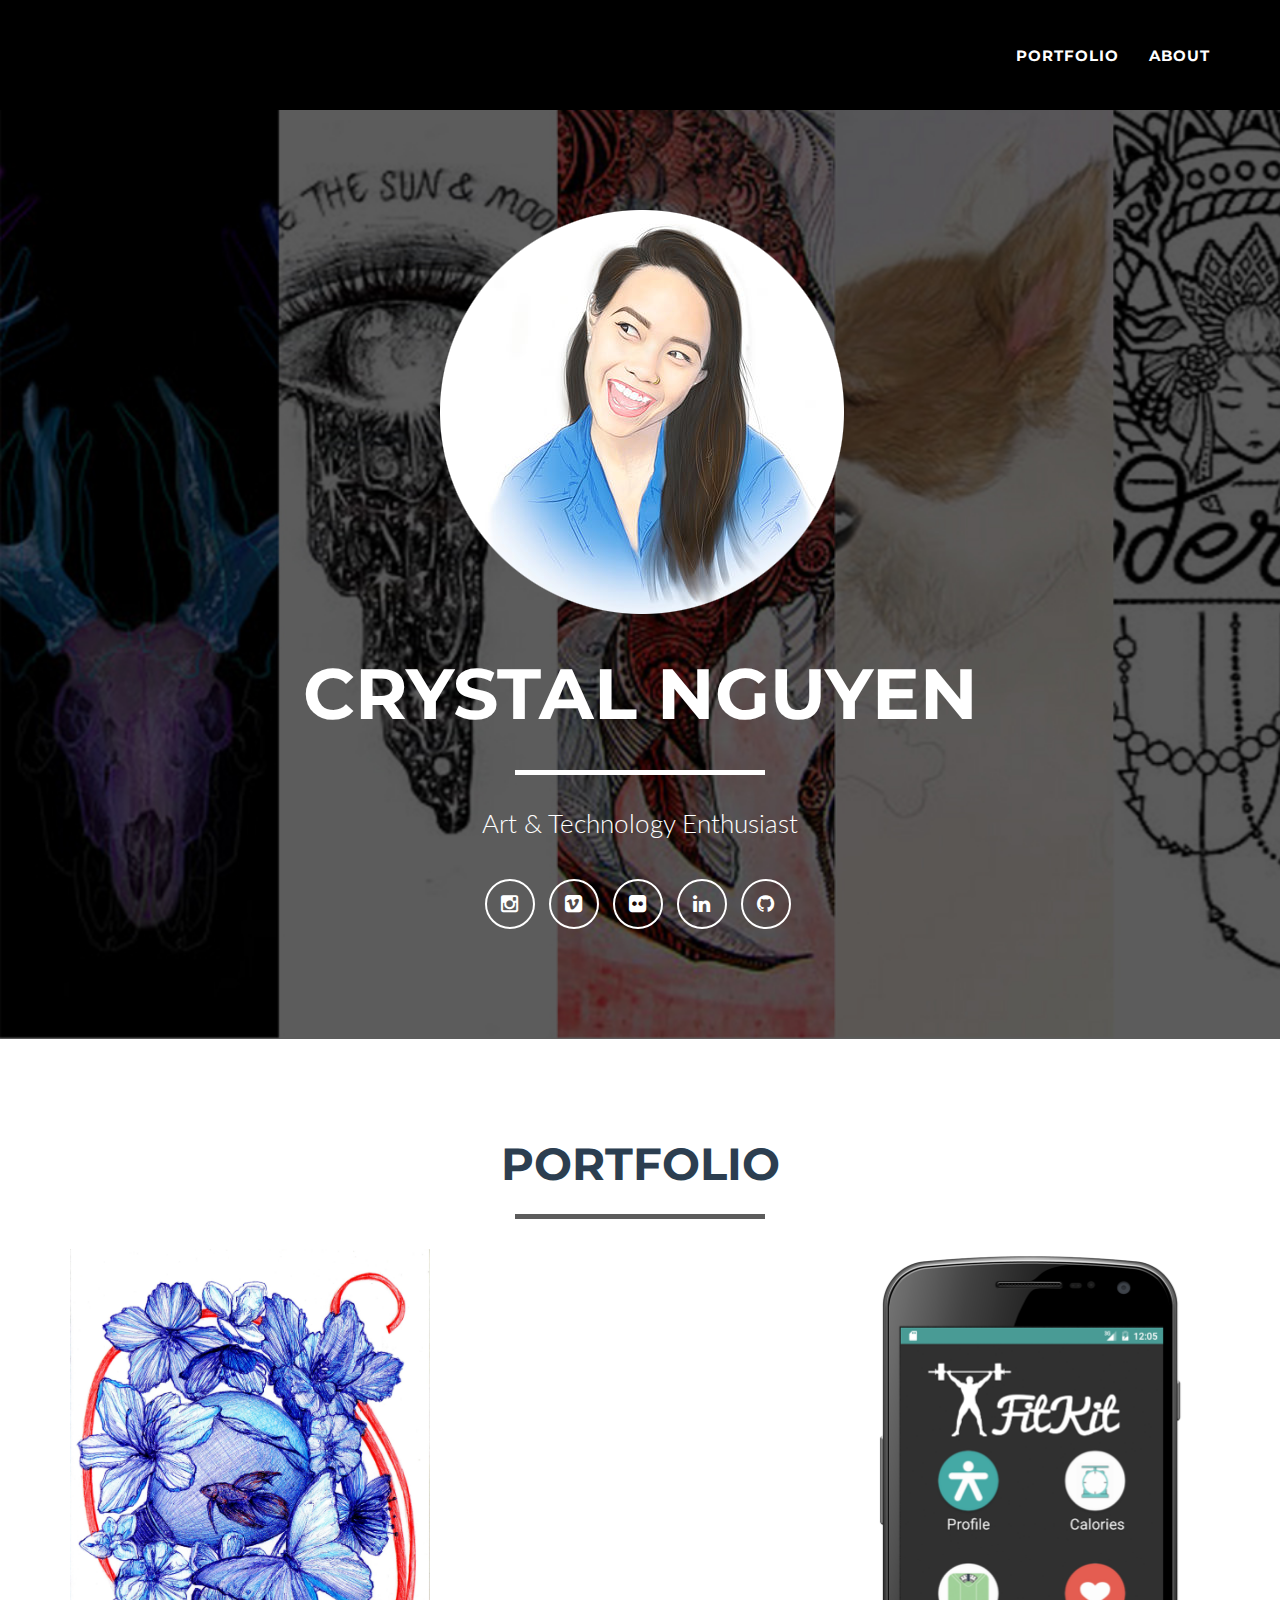
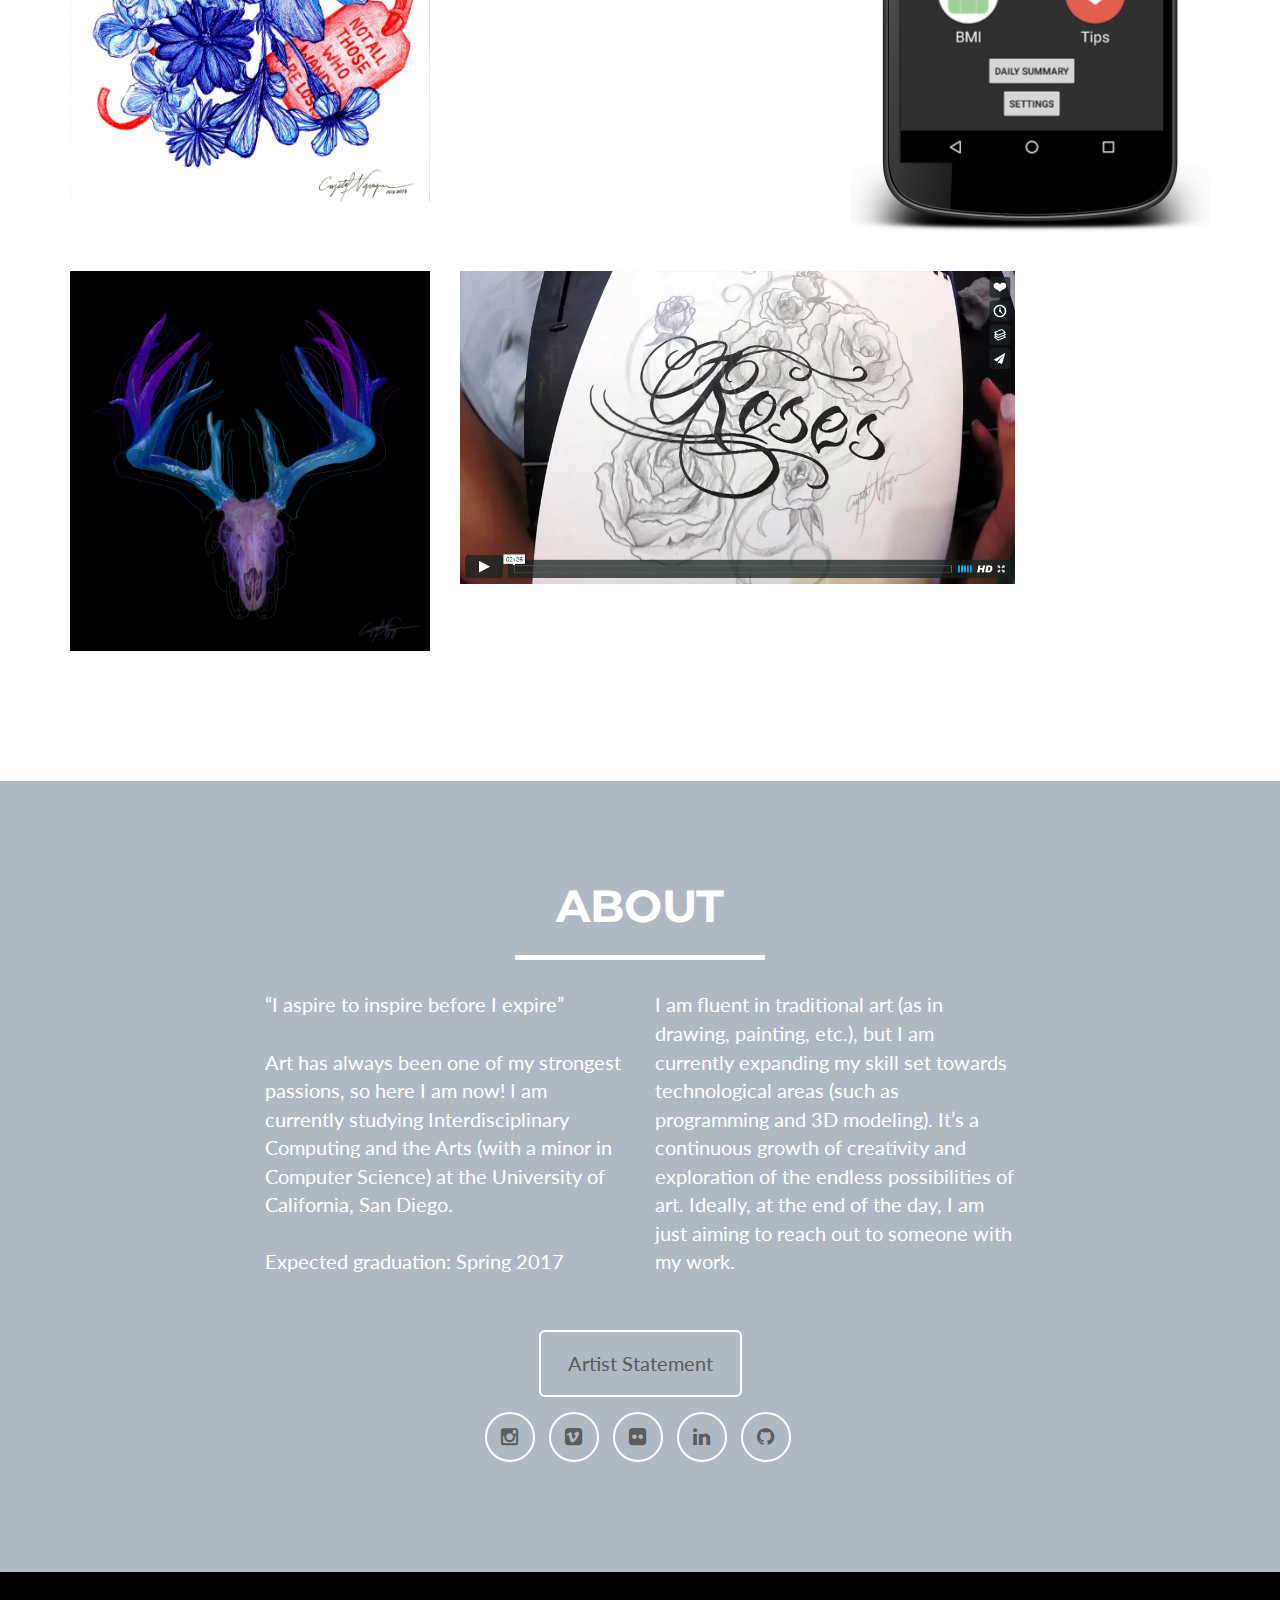
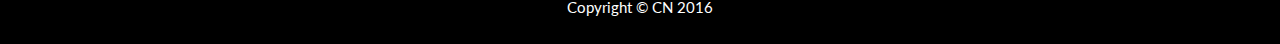
==== commit 7286ca8d: "Social links" ====
--- a/static/index.html
+++ b/static/index.html
@@ -196,6 +196,28 @@
                         Artist Statement
                     </a>
                 </div>
+                <br><br>
+
+                <div class="col-lg-8 col-lg-offset-2 text-center">
+                        <ul class="list-inline">
+                            <li>
+                                <a href="http://instagram.com/crystalnguyenart" class="btn-social btn-outline"><i class="fa fa-fw fa-instagram"></i></a>
+                            </li>
+                             <li>
+                                <a href="https://vimeo.com/crystalwhistle" class="btn-social btn-outline"><i class="fa fa-fw fa-vimeo-square"></i></a>
+                            </li>
+                            <li>
+                                <a href="https://www.flickr.com/photos/crystalwhistle/" class="btn-social btn-outline"><i class="fa fa-fw fa-flickr"></i></a>
+                            </li>
+                            <li>
+                                <a href="https://www.linkedin.com/in/crystalmnguyen" class="btn-social btn-outline"><i class="fa fa-fw fa-linkedin"></i></a>
+                            </li>
+                             <li>
+                                <a href="https://github.com/crystalwhistle/" class="btn-social btn-outline"><i class="fa fa-fw fa-github"></i></a>
+                            </li>
+                        </ul>
+                </div>
+                
             </div>
         </div>
     </section>
@@ -308,7 +330,7 @@
                             <h2>Mixed Media</h2>
                             <p>Click on piece to look at mixed media art.</p>
                             <a href="http://crystalmnguyen.wix.com/arts#!mixed-media/lfgh0">
-                            <img src="img/portfolio/Deer.jpg" class="img-responsive img-centered" alt=""></a>
+                            <img src="img/portfolio/deer.jpg" class="img-responsive img-centered" alt=""></a>
                             <button type="button" class="btn btn-default" data-dismiss="modal"><i class="fa fa-times"></i> Close</button>
                         </div>
                     </div>
